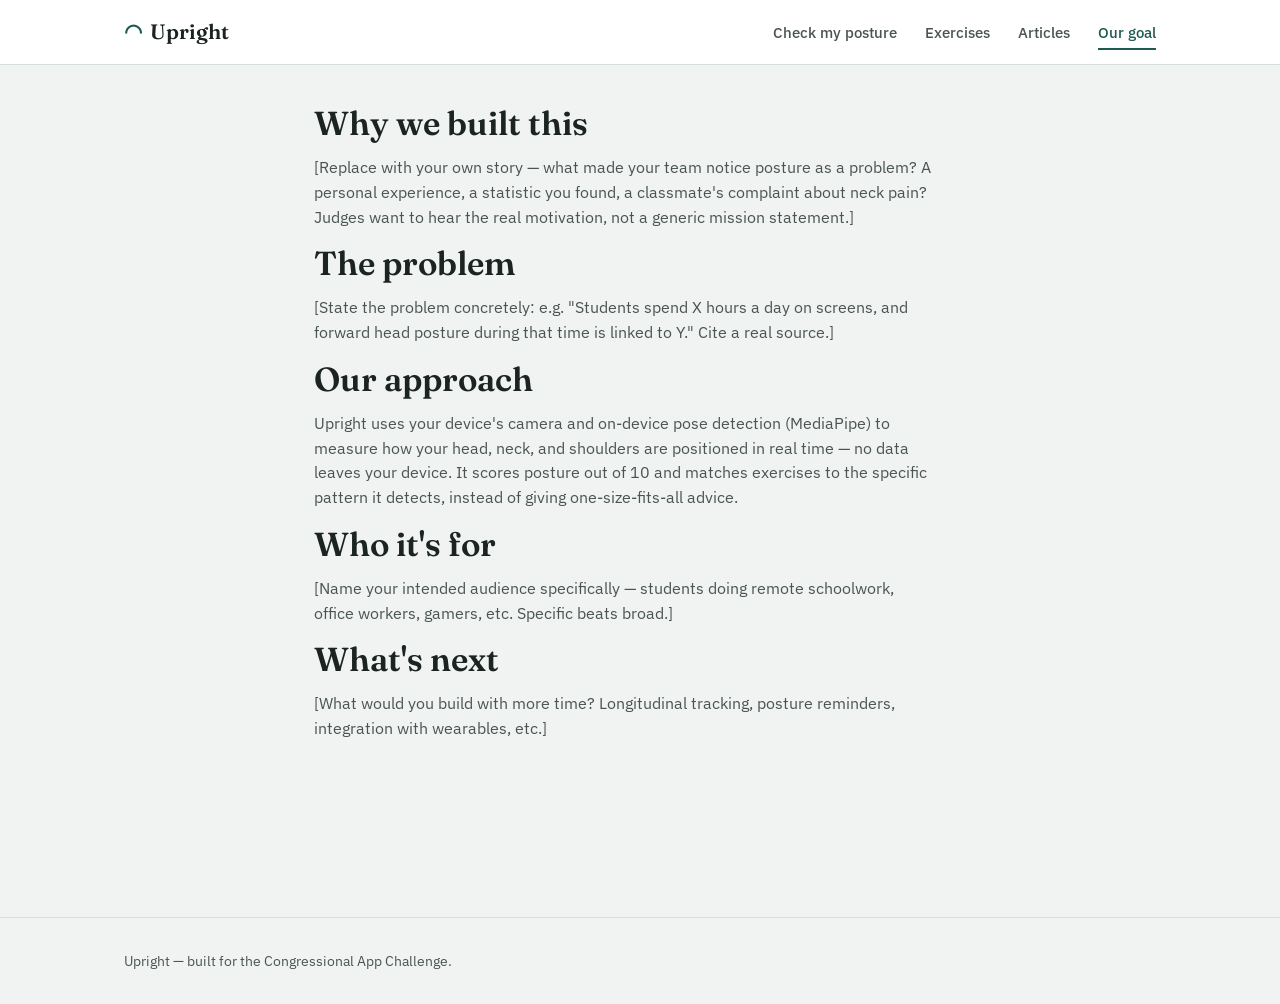
==== pages/about.html @ b70a12db "Initial commit: posture check, exercises, articles, about pages" ====
<!DOCTYPE html>
<html lang="en">
<head>
<meta charset="UTF-8">
<meta name="viewport" content="width=device-width, initial-scale=1">
<title>Our goal — Upright</title>
<link href="https://fonts.googleapis.com/css2?family=Fraunces:wght@500;600&family=IBM+Plex+Sans:wght@400;500;600&display=swap" rel="stylesheet">
<link rel="stylesheet" href="../css/style.css">
</head>
<body>
<nav class="site-nav">
  <div class="container">
    <a href="../index.html" class="brand">Upright</a>
    <ul class="nav-links">
      <li><a href="camera.html">Check my posture</a></li>
      <li><a href="exercises.html">Exercises</a></li>
      <li><a href="news.html">Articles</a></li>
      <li><a href="about.html" class="active">Our goal</a></li>
    </ul>
  </div>
</nav>

<div class="container" style="padding: 40px 24px 80px; max-width: 700px;">
  <h2>Why we built this</h2>
  <p>[Replace with your own story — what made your team notice posture as a problem? A personal experience, a statistic you found, a classmate's complaint about neck pain? Judges want to hear the real motivation, not a generic mission statement.]</p>

  <h2>The problem</h2>
  <p>[State the problem concretely: e.g. "Students spend X hours a day on screens, and forward head posture during that time is linked to Y." Cite a real source.]</p>

  <h2>Our approach</h2>
  <p>Upright uses your device's camera and on-device pose detection (MediaPipe) to measure how your head, neck, and shoulders are positioned in real time — no data leaves your device. It scores posture out of 10 and matches exercises to the specific pattern it detects, instead of giving one-size-fits-all advice.</p>

  <h2>Who it's for</h2>
  <p>[Name your intended audience specifically — students doing remote schoolwork, office workers, gamers, etc. Specific beats broad.]</p>

  <h2>What's next</h2>
  <p>[What would you build with more time? Longitudinal tracking, posture reminders, integration with wearables, etc.]</p>
</div>

<footer><div class="container">Upright — built for the Congressional App Challenge.</div></footer>
</body>
</html>
---- css/style.css ----
/* ===== Upright — design tokens ===== */
:root {
  --bg: #F0F3F1;
  --bg-raised: #FFFFFF;
  --ink: #1B2421;
  --ink-soft: #4A5550;
  --teal: #1F5A52;
  --teal-dark: #163F39;
  --coral: #E67A5B;
  --good: #3D8361;
  --warn: #D9A441;
  --bad: #C0492D;
  --border: #D7DFDA;

  --font-display: "Fraunces", Georgia, serif;
  --font-body: "IBM Plex Sans", -apple-system, BlinkMacSystemFont, "Segoe UI", sans-serif;

  --radius: 10px;
  --max-width: 1080px;
}

* { box-sizing: border-box; }

html { scroll-behavior: smooth; }

body {
  margin: 0;
  background: var(--bg);
  color: var(--ink);
  font-family: var(--font-body);
  font-size: 16px;
  line-height: 1.55;
  -webkit-font-smoothing: antialiased;
}

h1, h2, h3 {
  font-family: var(--font-display);
  font-weight: 600;
  line-height: 1.1;
  margin: 0 0 0.4em 0;
  color: var(--ink);
}

h1 { font-size: clamp(2rem, 4vw, 3.2rem); font-weight: 500; }
h2 { font-size: clamp(1.5rem, 2.6vw, 2.1rem); }
h3 { font-size: 1.25rem; }

p { margin: 0 0 1em 0; max-width: 62ch; color: var(--ink-soft); }

a { color: var(--teal); }

.container {
  max-width: var(--max-width);
  margin: 0 auto;
  padding: 0 24px;
}

/* Nav */
.site-nav {
  border-bottom: 1px solid var(--border);
  background: var(--bg-raised);
}
.site-nav .container {
  display: flex;
  align-items: center;
  justify-content: space-between;
  height: 64px;
}
.brand {
  font-family: var(--font-display);
  font-size: 1.3rem;
  font-weight: 600;
  color: var(--ink);
  text-decoration: none;
}
.brand::before {
  content: "◠";
  color: var(--teal);
  margin-right: 8px;
}
.nav-links {
  display: flex;
  gap: 28px;
  list-style: none;
  margin: 0; padding: 0;
}
.nav-links a {
  text-decoration: none;
  color: var(--ink-soft);
  font-weight: 500;
  font-size: 0.95rem;
  padding: 6px 0;
  border-bottom: 2px solid transparent;
}
.nav-links a:hover, .nav-links a.active {
  color: var(--teal);
  border-bottom-color: var(--teal);
}

/* Buttons */
.btn {
  display: inline-flex;
  align-items: center;
  gap: 8px;
  padding: 12px 22px;
  border-radius: var(--radius);
  font-family: var(--font-body);
  font-weight: 600;
  font-size: 0.95rem;
  border: none;
  cursor: pointer;
  text-decoration: none;
}
.btn-primary { background: var(--teal); color: #fff; }
.btn-primary:hover { background: var(--teal-dark); }
.btn-secondary { background: transparent; color: var(--teal); border: 1.5px solid var(--teal); }

/* Cards */
.card {
  background: var(--bg-raised);
  border: 1px solid var(--border);
  border-radius: var(--radius);
  padding: 24px;
}

/* Score dial */
.score-badge {
  font-family: var(--font-display);
  font-weight: 600;
  font-size: 3.2rem;
  line-height: 1;
}
.score-good { color: var(--good); }
.score-warn { color: var(--warn); }
.score-bad { color: var(--bad); }

footer {
  border-top: 1px solid var(--border);
  margin-top: 80px;
  padding: 32px 0;
  color: var(--ink-soft);
  font-size: 0.9rem;
}

@media (prefers-reduced-motion: reduce) {
  * { animation: none !important; transition: none !important; }
}
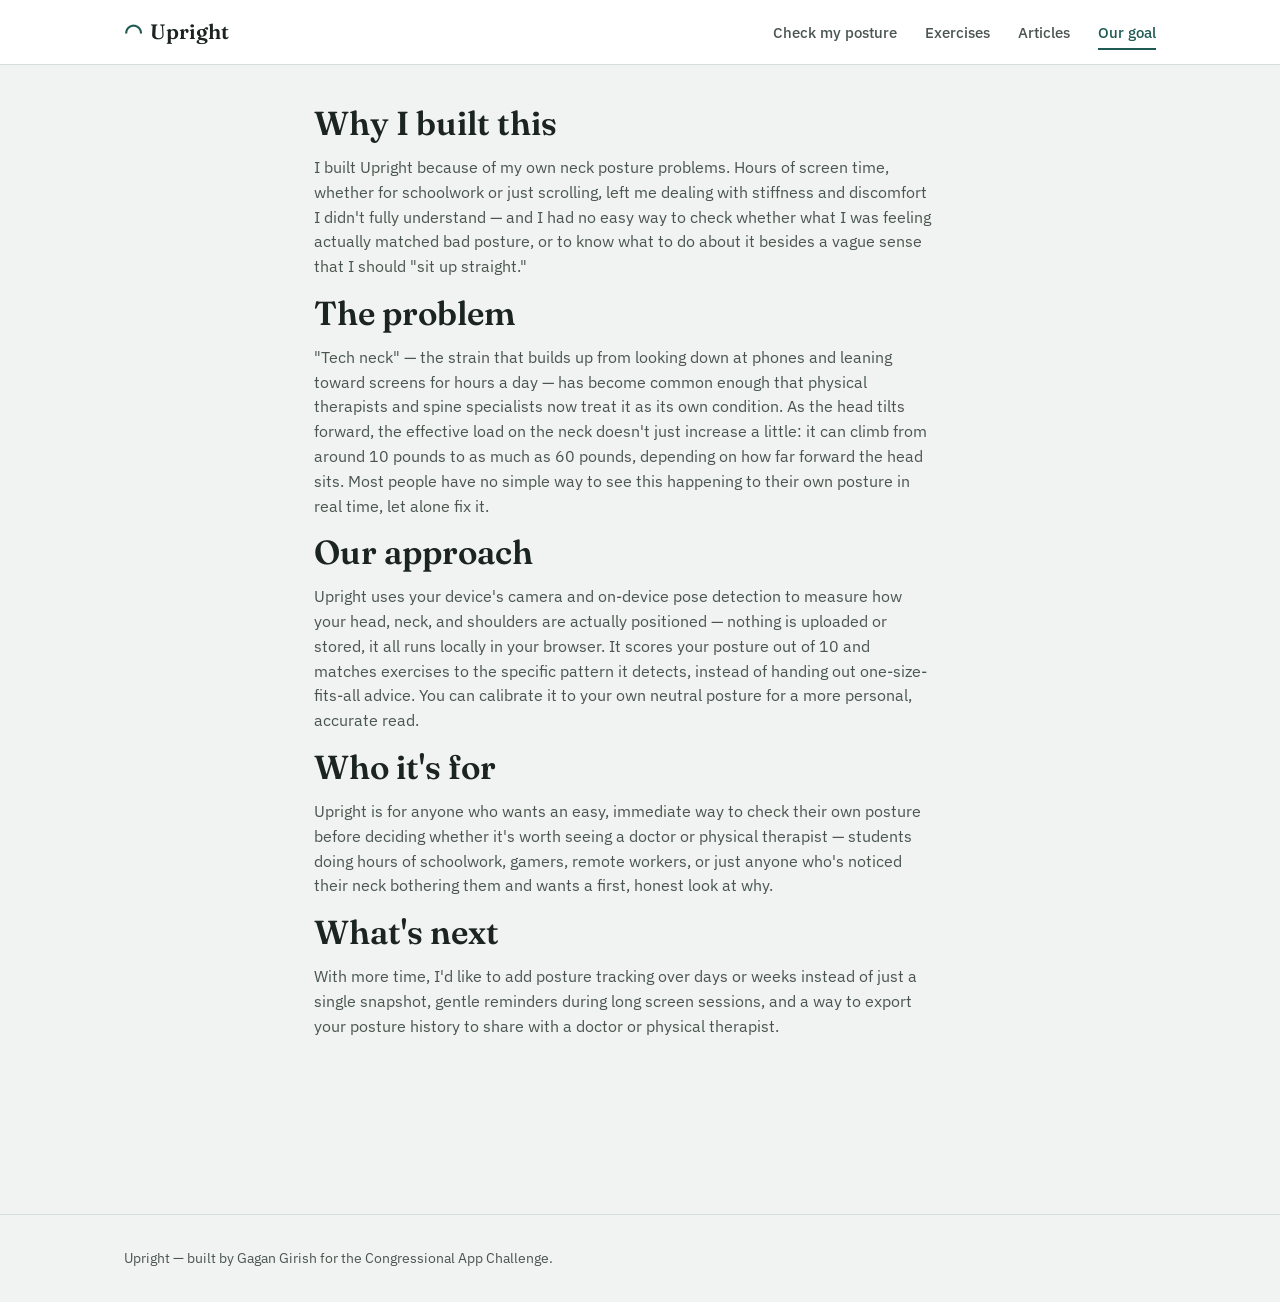
==== commit 7acf9805: "Add real curated articles to news page" ====
--- a/pages/about.html
+++ b/pages/about.html
@@ -21,22 +21,22 @@
 </nav>
 
 <div class="container" style="padding: 40px 24px 80px; max-width: 700px;">
-  <h2>Why we built this</h2>
-  <p>[Replace with your own story — what made your team notice posture as a problem? A personal experience, a statistic you found, a classmate's complaint about neck pain? Judges want to hear the real motivation, not a generic mission statement.]</p>
+  <h2>Why I built this</h2>
+  <p>I built Upright because of my own neck posture problems. Hours of screen time, whether for schoolwork or just scrolling, left me dealing with stiffness and discomfort I didn't fully understand — and I had no easy way to check whether what I was feeling actually matched bad posture, or to know what to do about it besides a vague sense that I should "sit up straight."</p>
 
   <h2>The problem</h2>
-  <p>[State the problem concretely: e.g. "Students spend X hours a day on screens, and forward head posture during that time is linked to Y." Cite a real source.]</p>
+  <p>"Tech neck" — the strain that builds up from looking down at phones and leaning toward screens for hours a day — has become common enough that physical therapists and spine specialists now treat it as its own condition. As the head tilts forward, the effective load on the neck doesn't just increase a little: it can climb from around 10 pounds to as much as 60 pounds, depending on how far forward the head sits. Most people have no simple way to see this happening to their own posture in real time, let alone fix it.</p>
 
   <h2>Our approach</h2>
-  <p>Upright uses your device's camera and on-device pose detection (MediaPipe) to measure how your head, neck, and shoulders are positioned in real time — no data leaves your device. It scores posture out of 10 and matches exercises to the specific pattern it detects, instead of giving one-size-fits-all advice.</p>
+  <p>Upright uses your device's camera and on-device pose detection to measure how your head, neck, and shoulders are actually positioned — nothing is uploaded or stored, it all runs locally in your browser. It scores your posture out of 10 and matches exercises to the specific pattern it detects, instead of handing out one-size-fits-all advice. You can calibrate it to your own neutral posture for a more personal, accurate read.</p>
 
   <h2>Who it's for</h2>
-  <p>[Name your intended audience specifically — students doing remote schoolwork, office workers, gamers, etc. Specific beats broad.]</p>
+  <p>Upright is for anyone who wants an easy, immediate way to check their own posture before deciding whether it's worth seeing a doctor or physical therapist — students doing hours of schoolwork, gamers, remote workers, or just anyone who's noticed their neck bothering them and wants a first, honest look at why.</p>
 
   <h2>What's next</h2>
-  <p>[What would you build with more time? Longitudinal tracking, posture reminders, integration with wearables, etc.]</p>
+  <p>With more time, I'd like to add posture tracking over days or weeks instead of just a single snapshot, gentle reminders during long screen sessions, and a way to export your posture history to share with a doctor or physical therapist.</p>
 </div>
 
-<footer><div class="container">Upright — built for the Congressional App Challenge.</div></footer>
+<footer><div class="container">Upright — built by Gagan Girish for the Congressional App Challenge.</div></footer>
 </body>
 </html>
